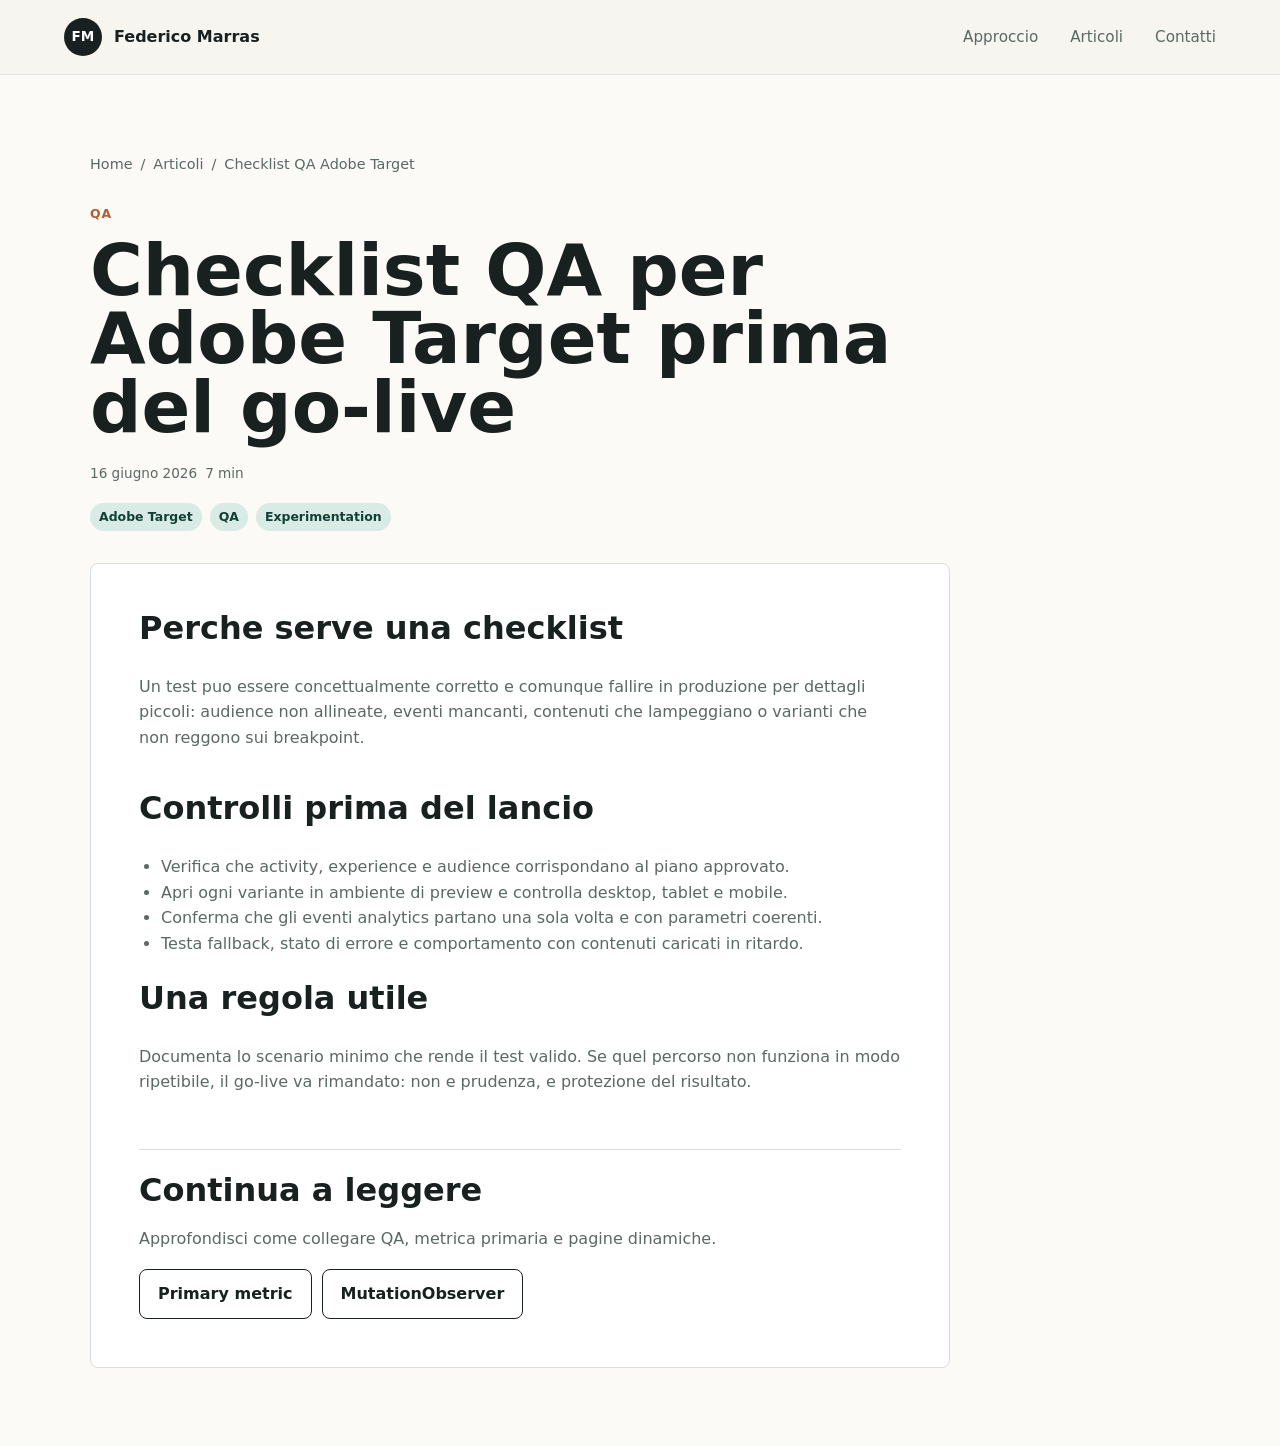
==== articles/checklist-qa-adobe-target.html @ 7031e363 "Add Adobe Target QA article" ====
<!doctype html>
<html lang="it">
  <head>
    <meta charset="utf-8">
    <meta name="viewport" content="width=device-width, initial-scale=1">
    <meta name="description" content="Checklist QA per validare esperimenti Adobe Target prima del go-live.">
    <title>Checklist QA per Adobe Target | Federico Marras</title>
    <link rel="stylesheet" href="../styles.css">
  </head>
  <body class="article-page">
    <header class="site-header">
      <a class="brand" href="../index.html">
        <span class="brand-mark">FM</span>
        <span>Federico Marras</span>
      </a>
      <nav class="site-nav" aria-label="Navigazione principale">
        <a href="../index.html#work">Approccio</a>
        <a href="../index.html#articles">Articoli</a>
        <a href="../index.html#contact">Contatti</a>
      </nav>
    </header>

    <main class="article-shell">
      <nav class="breadcrumb" aria-label="Breadcrumb">
        <a href="../index.html">Home</a>
        <span>/</span>
        <a href="../index.html#articles">Articoli</a>
        <span>/</span>
        <span>Checklist QA Adobe Target</span>
      </nav>

      <article>
        <header class="article-hero">
          <p class="eyebrow">QA</p>
          <h1>Checklist QA per Adobe Target prima del go-live</h1>
          <div class="article-meta">
            <span>16 giugno 2026</span>
            <span>7 min</span>
          </div>
          <div class="article-tags" aria-label="Tag articolo">
            <span class="tag">Adobe Target</span>
            <span class="tag">QA</span>
            <span class="tag">Experimentation</span>
          </div>
        </header>

        <div class="article-body">
          <section>
            <h2>Perche serve una checklist</h2>
            <p>
              Un test puo essere concettualmente corretto e comunque fallire in produzione per dettagli piccoli:
              audience non allineate, eventi mancanti, contenuti che lampeggiano o varianti che non reggono sui breakpoint.
            </p>
          </section>

          <section>
            <h2>Controlli prima del lancio</h2>
            <ul>
              <li>Verifica che activity, experience e audience corrispondano al piano approvato.</li>
              <li>Apri ogni variante in ambiente di preview e controlla desktop, tablet e mobile.</li>
              <li>Conferma che gli eventi analytics partano una sola volta e con parametri coerenti.</li>
              <li>Testa fallback, stato di errore e comportamento con contenuti caricati in ritardo.</li>
            </ul>
          </section>

          <section>
            <h2>Una regola utile</h2>
            <p>
              Documenta lo scenario minimo che rende il test valido. Se quel percorso non funziona in modo ripetibile,
              il go-live va rimandato: non e prudenza, e protezione del risultato.
            </p>
          </section>

          <footer class="article-cta">
            <h2>Continua a leggere</h2>
            <p>Approfondisci come collegare QA, metrica primaria e pagine dinamiche.</p>
            <div class="article-cta-links">
              <a class="button secondary" href="primary-metric-ab-test.html">Primary metric</a>
              <a class="button secondary" href="mutationobserver-adobe-target.html">MutationObserver</a>
            </div>
          </footer>
        </div>
      </article>
    </main>
  </body>
</html>
---- styles.css ----
:root {
  color-scheme: light;
  --bg: #f4f7f6;
  --surface: #ffffff;
  --surface-muted: #edf3f1;
  --ink: #18211f;
  --muted: #5b6864;
  --line: #d8ded9;
  --accent: #236b5a;
  --accent-strong: #123f36;
  --accent-soft: #d8ebe4;
  --warning: #b45b32;
  --shadow: 0 18px 45px rgba(24, 33, 31, 0.12);
  --radius: 8px;
  font-family: Inter, ui-sans-serif, system-ui, -apple-system, BlinkMacSystemFont, "Segoe UI", sans-serif;
}

* {
  box-sizing: border-box;
}

html {
  scroll-behavior: smooth;
}

body {
  margin: 0;
  background: var(--bg);
  color: var(--ink);
  line-height: 1.6;
}

a {
  color: inherit;
  text-decoration: none;
}

.site-header {
  position: sticky;
  top: 0;
  z-index: 10;
  display: flex;
  align-items: center;
  justify-content: space-between;
  gap: 24px;
  padding: 18px clamp(20px, 5vw, 72px);
  background: rgba(247, 244, 238, 0.9);
  border-bottom: 1px solid rgba(216, 222, 217, 0.72);
  backdrop-filter: blur(16px);
}

.brand,
.site-nav,
.hero-actions,
.article-tools,
.filter-group,
.article-meta,
.article-tags,
.breadcrumb,
.article-cta-links,
.site-footer {
  display: flex;
  align-items: center;
}

.brand {
  gap: 12px;
  font-weight: 750;
}

.brand-mark {
  display: grid;
  width: 38px;
  height: 38px;
  place-items: center;
  border-radius: 50%;
  background: var(--ink);
  color: #fff;
  font-size: 0.85rem;
}

.site-nav {
  gap: clamp(14px, 3vw, 32px);
  color: var(--muted);
  font-size: 0.95rem;
}

.site-nav a:hover,
.site-footer a:hover,
.breadcrumb a:hover {
  color: var(--accent);
}

.hero {
  display: grid;
  grid-template-columns: minmax(0, 1.15fr) minmax(280px, 0.85fr);
  gap: clamp(28px, 6vw, 80px);
  min-height: calc(100vh - 76px);
  align-items: center;
  padding: clamp(56px, 8vw, 110px) clamp(20px, 5vw, 72px);
}

.hero-content,
.section,
.article-shell {
  max-width: 1180px;
}

.eyebrow {
  margin: 0 0 12px;
  color: var(--warning);
  font-size: 0.78rem;
  font-weight: 800;
  letter-spacing: 0.08em;
  text-transform: uppercase;
}

h1,
h2,
h3,
p {
  margin-top: 0;
}

h1 {
  max-width: 850px;
  margin-bottom: 22px;
  font-size: 6rem;
  line-height: 0.95;
}

h2 {
  margin-bottom: 18px;
  font-size: 3rem;
  line-height: 1.05;
}

h3 {
  margin-bottom: 10px;
  font-size: 1.15rem;
  line-height: 1.25;
}

.hero-copy {
  max-width: 660px;
  color: var(--muted);
  font-size: 1.18rem;
}

.hero-actions {
  flex-wrap: wrap;
  gap: 12px;
  margin-top: 34px;
}

.button {
  display: inline-flex;
  min-height: 44px;
  align-items: center;
  justify-content: center;
  padding: 11px 18px;
  border: 1px solid var(--ink);
  border-radius: var(--radius);
  font-weight: 750;
}

.button.primary {
  background: var(--ink);
  color: #fff;
}

.button.secondary {
  background: transparent;
}

.button:hover {
  transform: translateY(-1px);
}

.hero-panel {
  display: grid;
  gap: 14px;
  padding: 22px;
  border: 1px solid var(--line);
  border-radius: var(--radius);
  background: var(--surface);
  box-shadow: var(--shadow);
}

.hero-panel div,
.principle,
.article-card,
.article-body {
  border: 1px solid var(--line);
  border-radius: var(--radius);
  background: var(--surface);
}

.hero-panel div {
  padding: 20px;
  background: var(--surface-muted);
}

.metric {
  display: block;
  margin-bottom: 8px;
  color: var(--accent-strong);
  font-size: 1.7rem;
  font-weight: 850;
}

.hero-panel p,
.principle p,
.article-card p,
.contact-band p,
.article-body p,
.article-body li {
  color: var(--muted);
}

.section {
  margin: 0 auto;
  padding: clamp(52px, 7vw, 92px) clamp(20px, 5vw, 40px);
}

.section-heading {
  max-width: 760px;
  margin-bottom: 28px;
}

.principles-grid,
.articles-grid {
  display: grid;
  grid-template-columns: repeat(3, minmax(0, 1fr));
  gap: 18px;
}

.principle,
.article-card {
  padding: 22px;
}

.article-tools {
  flex-wrap: wrap;
  justify-content: space-between;
  gap: 16px;
  margin-bottom: 24px;
}

.search-field {
  display: grid;
  gap: 7px;
  min-width: min(100%, 340px);
  color: var(--muted);
  font-size: 0.84rem;
  font-weight: 750;
}

.search-field input {
  width: 100%;
  height: 44px;
  padding: 0 14px;
  border: 1px solid var(--line);
  border-radius: var(--radius);
  background: var(--surface);
  color: var(--ink);
  font: inherit;
}

.filter-group {
  flex-wrap: wrap;
  gap: 8px;
}

.filter-button {
  min-height: 40px;
  border: 1px solid var(--line);
  border-radius: var(--radius);
  background: var(--surface);
  color: var(--muted);
  cursor: pointer;
  font: inherit;
  font-weight: 750;
  padding: 8px 12px;
}

.filter-button[aria-pressed="true"] {
  border-color: var(--accent);
  background: var(--accent-soft);
  color: var(--accent-strong);
}

.article-card {
  display: grid;
  gap: 16px;
  min-height: 270px;
  align-content: start;
  transition: border-color 160ms ease, transform 160ms ease, box-shadow 160ms ease;
}

.article-card:hover {
  border-color: var(--accent);
  box-shadow: 0 16px 32px rgba(35, 107, 90, 0.14);
  transform: translateY(-2px);
}

.article-meta {
  flex-wrap: wrap;
  gap: 8px;
  color: var(--muted);
  font-size: 0.85rem;
}

.pill,
.tag {
  display: inline-flex;
  align-items: center;
  min-height: 28px;
  padding: 4px 9px;
  border-radius: 999px;
  background: var(--accent-soft);
  color: var(--accent-strong);
  font-size: 0.78rem;
  font-weight: 800;
}

.article-card a {
  margin-top: auto;
  color: var(--accent);
  font-weight: 800;
}

.empty-state {
  padding: 20px;
  border: 1px dashed var(--line);
  border-radius: var(--radius);
  color: var(--muted);
}

.contact-band {
  display: flex;
  align-items: center;
  justify-content: space-between;
  gap: 24px;
  margin: clamp(24px, 5vw, 64px) clamp(20px, 5vw, 72px);
  padding: clamp(26px, 5vw, 48px);
  border-radius: var(--radius);
  background: var(--accent-strong);
  color: #fff;
}

.contact-band div {
  max-width: 720px;
}

.contact-band p,
.contact-band .eyebrow {
  color: #d9eee6;
}

.contact-band .button {
  border-color: #fff;
  background: #fff;
  color: var(--accent-strong);
  flex: 0 0 auto;
}

.site-footer {
  justify-content: space-between;
  gap: 20px;
  padding: 28px clamp(20px, 5vw, 72px);
  border-top: 1px solid var(--line);
  color: var(--muted);
}

.article-page {
  background: #fbfaf7;
}

.article-shell {
  margin: 0 auto;
  padding: clamp(36px, 7vw, 78px) clamp(20px, 5vw, 40px);
}

.breadcrumb {
  flex-wrap: wrap;
  gap: 8px;
  margin-bottom: 28px;
  color: var(--muted);
  font-size: 0.9rem;
}

.article-hero {
  max-width: 860px;
  margin-bottom: 32px;
}

.article-hero h1 {
  font-size: 4.5rem;
}

.article-tags {
  flex-wrap: wrap;
  gap: 8px;
  margin-top: 18px;
}

.article-body {
  display: grid;
  gap: 26px;
  max-width: 860px;
  padding: clamp(24px, 5vw, 48px);
}

.article-body section {
  display: grid;
  gap: 10px;
}

.article-body h2 {
  font-size: 2rem;
}

.article-body ul,
.article-body ol {
  margin: 0;
  padding-left: 22px;
}

.article-cta {
  margin-top: 12px;
  padding-top: 24px;
  border-top: 1px solid var(--line);
}

.article-cta-links {
  flex-wrap: wrap;
  gap: 10px;
  margin-top: 18px;
}

@media (max-width: 1020px) {
  h1 {
    font-size: 4.5rem;
  }

  h2 {
    font-size: 2.4rem;
  }

  .article-hero h1 {
    font-size: 3.6rem;
  }
}

@media (max-width: 860px) {
  .site-header,
  .contact-band,
  .site-footer {
    align-items: flex-start;
    flex-direction: column;
  }

  .hero {
    grid-template-columns: 1fr;
    min-height: auto;
  }

  .principles-grid,
  .articles-grid {
    grid-template-columns: 1fr;
  }

  .site-nav {
    width: 100%;
    justify-content: space-between;
  }
}

@media (max-width: 520px) {
  h1 {
    font-size: 2.75rem;
  }

  h2,
  .article-body h2 {
    font-size: 1.8rem;
  }

  .article-hero h1 {
    font-size: 2.6rem;
  }

  .hero-actions,
  .button,
  .contact-band .button {
    width: 100%;
  }

  .article-tools {
    align-items: stretch;
  }

  .filter-group,
  .search-field {
    width: 100%;
  }
}
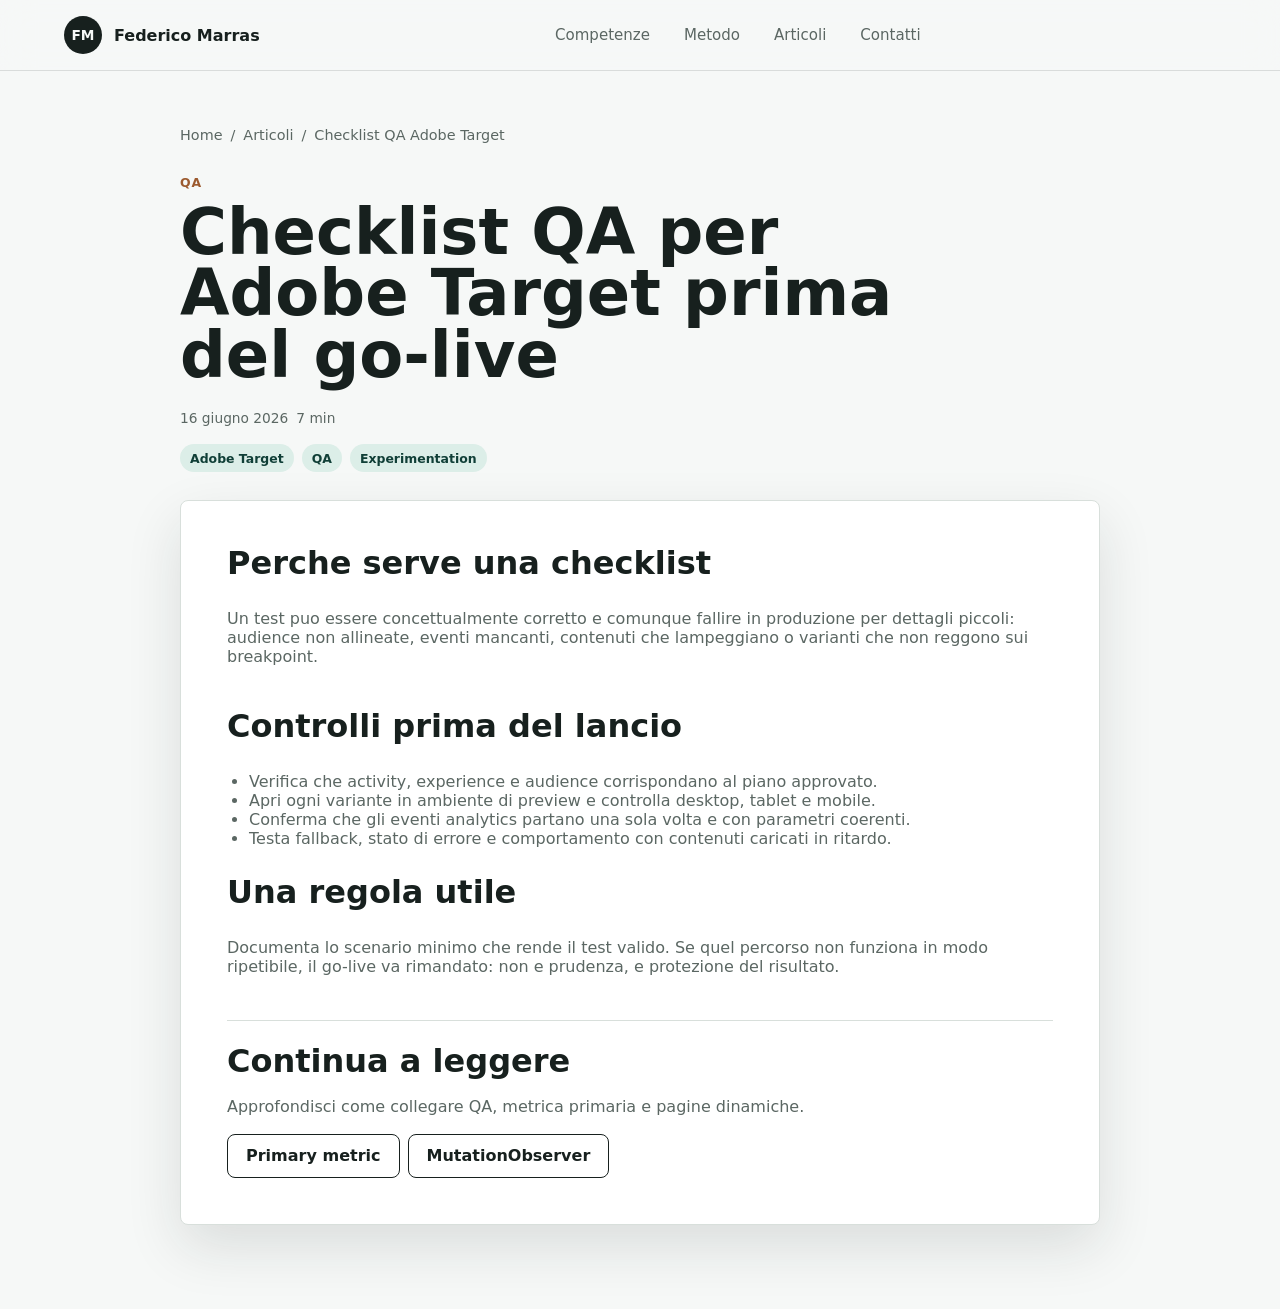
==== commit 1434ad91: "Update article navigation and stylesheet" ====
--- a/articles/checklist-qa-adobe-target.html
+++ b/articles/checklist-qa-adobe-target.html
@@ -5,7 +5,7 @@
     <meta name="viewport" content="width=device-width, initial-scale=1">
     <meta name="description" content="Checklist QA per validare esperimenti Adobe Target prima del go-live.">
     <title>Checklist QA per Adobe Target | Federico Marras</title>
-    <link rel="stylesheet" href="../styles.css">
+    <link rel="stylesheet" href="../assets/css/style.css">
   </head>
   <body class="article-page">
     <header class="site-header">
@@ -14,7 +14,8 @@
         <span>Federico Marras</span>
       </a>
       <nav class="site-nav" aria-label="Navigazione principale">
-        <a href="../index.html#work">Approccio</a>
+        <a href="../index.html#competences">Competenze</a>
+        <a href="../index.html#method">Metodo</a>
         <a href="../index.html#articles">Articoli</a>
         <a href="../index.html#contact">Contatti</a>
       </nav>
--- a/assets/css/style.css
+++ b/assets/css/style.css
@@ -0,0 +1,612 @@
+:root {
+  color-scheme: light;
+  --bg: #f6f8f7;
+  --surface: #ffffff;
+  --surface-soft: #edf3f1;
+  --ink: #17201e;
+  --muted: #5b6763;
+  --line: #d8dfdb;
+  --accent: #1d6b5d;
+  --accent-strong: #103f37;
+  --accent-soft: #dceee8;
+  --code-bg: #14201d;
+  --code-ink: #d9f4ec;
+  --warning: #9c5a2f;
+  --shadow: 0 22px 55px rgba(23, 32, 30, 0.12);
+  --radius: 8px;
+  font-family: Inter, ui-sans-serif, system-ui, -apple-system, BlinkMacSystemFont, "Segoe UI", sans-serif;
+}
+
+[data-theme="dark"] {
+  color-scheme: dark;
+  --bg: #111715;
+  --surface: #18211f;
+  --surface-soft: #202d29;
+  --ink: #edf5f1;
+  --muted: #aebbb6;
+  --line: #31413c;
+  --accent: #72c8b4;
+  --accent-strong: #a8eadb;
+  --accent-soft: #1f4038;
+  --code-bg: #0a0f0e;
+  --code-ink: #d9f4ec;
+  --warning: #e3a36f;
+  --shadow: 0 22px 55px rgba(0, 0, 0, 0.28);
+}
+
+* {
+  box-sizing: border-box;
+}
+
+html {
+  scroll-behavior: smooth;
+}
+
+body {
+  margin: 0;
+  background: var(--bg);
+  color: var(--ink);
+  line-height: 1.6;
+}
+
+body,
+button,
+input {
+  font: inherit;
+}
+
+a {
+  color: inherit;
+  text-decoration: none;
+}
+
+.scroll-progress {
+  position: fixed;
+  inset: 0 auto auto 0;
+  z-index: 40;
+  width: 0%;
+  height: 3px;
+  background: var(--accent);
+}
+
+.site-header {
+  position: sticky;
+  top: 0;
+  z-index: 30;
+  display: grid;
+  grid-template-columns: auto 1fr auto;
+  align-items: center;
+  gap: 24px;
+  padding: 16px clamp(20px, 5vw, 72px);
+  border-bottom: 1px solid rgba(120, 136, 130, 0.24);
+  background: color-mix(in srgb, var(--bg) 88%, transparent);
+  backdrop-filter: blur(16px);
+}
+
+.brand,
+.site-nav,
+.hero-actions,
+.signal-band,
+.article-tools,
+.filter-group,
+.article-meta,
+.footer-links {
+  display: flex;
+  align-items: center;
+}
+
+.brand {
+  gap: 12px;
+  font-weight: 800;
+}
+
+.brand-mark {
+  display: grid;
+  width: 38px;
+  height: 38px;
+  place-items: center;
+  border-radius: 50%;
+  background: var(--ink);
+  color: var(--bg);
+  font-size: 0.86rem;
+}
+
+.site-nav {
+  justify-content: center;
+  gap: clamp(14px, 3vw, 34px);
+  color: var(--muted);
+  font-size: 0.94rem;
+}
+
+.site-nav a:hover,
+.footer-links a:hover,
+.article-card a:hover {
+  color: var(--accent);
+}
+
+.theme-toggle {
+  display: grid;
+  width: 42px;
+  height: 42px;
+  place-items: center;
+  border: 1px solid var(--line);
+  border-radius: 50%;
+  background: var(--surface);
+  color: var(--ink);
+  cursor: pointer;
+}
+
+.section-shell {
+  width: min(1180px, calc(100% - 40px));
+  margin: 0 auto;
+  padding: 76px 0;
+}
+
+.hero {
+  display: grid;
+  grid-template-columns: minmax(0, 1.15fr) minmax(320px, 0.85fr);
+  gap: clamp(32px, 7vw, 88px);
+  min-height: calc(100vh - 76px);
+  align-items: center;
+}
+
+.eyebrow {
+  margin: 0 0 12px;
+  color: var(--warning);
+  font-size: 0.78rem;
+  font-weight: 850;
+  letter-spacing: 0.08em;
+  text-transform: uppercase;
+}
+
+h1,
+h2,
+h3,
+p {
+  margin-top: 0;
+}
+
+h1 {
+  max-width: 860px;
+  margin-bottom: 24px;
+  font-size: 5.8rem;
+  line-height: 0.96;
+}
+
+h2 {
+  margin-bottom: 18px;
+  font-size: 3rem;
+  line-height: 1.06;
+}
+
+h3 {
+  margin-bottom: 10px;
+  font-size: 1.15rem;
+  line-height: 1.28;
+}
+
+.lead {
+  max-width: 700px;
+  color: var(--muted);
+  font-size: 1.15rem;
+}
+
+.hero-actions {
+  flex-wrap: wrap;
+  gap: 12px;
+  margin-top: 34px;
+}
+
+.button {
+  display: inline-flex;
+  min-height: 44px;
+  align-items: center;
+  justify-content: center;
+  padding: 11px 18px;
+  border: 1px solid var(--ink);
+  border-radius: var(--radius);
+  font-weight: 800;
+}
+
+.button.primary {
+  background: var(--ink);
+  color: var(--bg);
+}
+
+.button.secondary {
+  background: transparent;
+}
+
+.hero-console,
+.info-card,
+.case-card,
+.article-card {
+  border: 1px solid var(--line);
+  border-radius: var(--radius);
+  background: var(--surface);
+  box-shadow: var(--shadow);
+}
+
+.hero-console {
+  overflow: hidden;
+}
+
+.console-topbar {
+  display: flex;
+  gap: 8px;
+  padding: 14px 16px;
+  border-bottom: 1px solid rgba(255, 255, 255, 0.08);
+  background: var(--code-bg);
+}
+
+.console-topbar span {
+  width: 10px;
+  height: 10px;
+  border-radius: 50%;
+  background: var(--accent);
+}
+
+pre {
+  margin: 0;
+  padding: 24px;
+  overflow-x: auto;
+  background: var(--code-bg);
+  color: var(--code-ink);
+  font-size: 0.96rem;
+  line-height: 1.7;
+}
+
+.signal-band {
+  flex-wrap: wrap;
+  justify-content: center;
+  gap: 10px;
+  padding: 18px 20px;
+  border-block: 1px solid var(--line);
+  color: var(--muted);
+}
+
+.signal-band span,
+.pill,
+.card-kicker,
+.case-label {
+  display: inline-flex;
+  align-items: center;
+  min-height: 28px;
+  padding: 4px 10px;
+  border-radius: 999px;
+  background: var(--accent-soft);
+  color: var(--accent-strong);
+  font-size: 0.78rem;
+  font-weight: 850;
+}
+
+.section-heading {
+  max-width: 790px;
+  margin-bottom: 30px;
+}
+
+.competence-grid,
+.case-grid,
+.articles-grid {
+  display: grid;
+  grid-template-columns: repeat(3, minmax(0, 1fr));
+  gap: 18px;
+}
+
+.competence-grid {
+  grid-template-columns: repeat(4, minmax(0, 1fr));
+}
+
+.info-card,
+.case-card,
+.article-card {
+  padding: 22px;
+}
+
+.info-card p,
+.case-card p,
+.article-card p,
+.site-footer p,
+.method-list p {
+  color: var(--muted);
+}
+
+.split-section {
+  display: grid;
+  grid-template-columns: minmax(0, 0.82fr) minmax(0, 1.18fr);
+  gap: clamp(28px, 6vw, 70px);
+}
+
+.method-list {
+  display: grid;
+  gap: 14px;
+}
+
+.method-list article {
+  padding: 0 0 18px 22px;
+  border-left: 2px solid var(--accent);
+}
+
+.article-tools {
+  flex-wrap: wrap;
+  justify-content: space-between;
+  gap: 16px;
+  margin-bottom: 24px;
+}
+
+.search-field {
+  display: grid;
+  gap: 7px;
+  width: min(100%, 380px);
+  color: var(--muted);
+  font-size: 0.86rem;
+  font-weight: 800;
+}
+
+.search-field input {
+  width: 100%;
+  min-height: 44px;
+  padding: 0 14px;
+  border: 1px solid var(--line);
+  border-radius: var(--radius);
+  background: var(--surface);
+  color: var(--ink);
+}
+
+.filter-group {
+  flex-wrap: wrap;
+  gap: 8px;
+}
+
+.filter-button {
+  min-height: 40px;
+  padding: 8px 12px;
+  border: 1px solid var(--line);
+  border-radius: var(--radius);
+  background: var(--surface);
+  color: var(--muted);
+  cursor: pointer;
+  font-weight: 800;
+}
+
+.filter-button[aria-pressed="true"] {
+  border-color: var(--accent);
+  background: var(--accent-soft);
+  color: var(--accent-strong);
+}
+
+.article-card {
+  display: grid;
+  gap: 14px;
+  min-height: 280px;
+  align-content: start;
+  transition: border-color 160ms ease, transform 160ms ease;
+}
+
+.article-card:hover {
+  border-color: var(--accent);
+  transform: translateY(-2px);
+}
+
+.article-meta {
+  flex-wrap: wrap;
+  gap: 8px;
+  color: var(--muted);
+  font-size: 0.86rem;
+}
+
+.article-card a {
+  margin-top: auto;
+  color: var(--accent-strong);
+  font-weight: 850;
+}
+
+.empty-state {
+  padding: 20px;
+  border: 1px dashed var(--line);
+  border-radius: var(--radius);
+  color: var(--muted);
+}
+
+.site-footer {
+  display: flex;
+  align-items: flex-end;
+  justify-content: space-between;
+  gap: 28px;
+  padding: 48px clamp(20px, 5vw, 72px);
+  border-top: 1px solid var(--line);
+}
+
+.site-footer div:first-child {
+  max-width: 620px;
+}
+
+.site-footer h2 {
+  font-size: 2rem;
+}
+
+.footer-links {
+  flex-wrap: wrap;
+  gap: 14px;
+  color: var(--muted);
+  font-weight: 800;
+}
+
+.article-page {
+  background: var(--bg);
+}
+
+.article-shell {
+  width: min(920px, calc(100% - 40px));
+  margin: 0 auto;
+  padding: 56px 0 84px;
+}
+
+.breadcrumb,
+.article-tags,
+.article-cta-links {
+  display: flex;
+  align-items: center;
+  flex-wrap: wrap;
+  gap: 8px;
+}
+
+.breadcrumb {
+  margin-bottom: 32px;
+  color: var(--muted);
+  font-size: 0.9rem;
+}
+
+.breadcrumb a:hover {
+  color: var(--accent);
+}
+
+.article-hero {
+  margin-bottom: 28px;
+}
+
+.article-hero h1 {
+  max-width: 840px;
+  font-size: 4rem;
+}
+
+.article-tags {
+  margin-top: 18px;
+}
+
+.tag {
+  display: inline-flex;
+  align-items: center;
+  min-height: 28px;
+  padding: 4px 10px;
+  border-radius: 999px;
+  background: var(--accent-soft);
+  color: var(--accent-strong);
+  font-size: 0.78rem;
+  font-weight: 850;
+}
+
+.article-body {
+  display: grid;
+  gap: 28px;
+  padding: clamp(24px, 5vw, 46px);
+  border: 1px solid var(--line);
+  border-radius: var(--radius);
+  background: var(--surface);
+  box-shadow: var(--shadow);
+}
+
+.article-body section {
+  display: grid;
+  gap: 10px;
+}
+
+.article-body h2 {
+  font-size: 2rem;
+}
+
+.article-body p,
+.article-body li {
+  color: var(--muted);
+}
+
+.article-body ul,
+.article-body ol {
+  margin: 0;
+  padding-left: 22px;
+}
+
+.article-cta {
+  padding-top: 24px;
+  border-top: 1px solid var(--line);
+}
+
+.article-cta-links {
+  margin-top: 18px;
+}
+
+@media (max-width: 1040px) {
+  h1 {
+    font-size: 4.4rem;
+  }
+
+  h2 {
+    font-size: 2.35rem;
+  }
+
+  .article-hero h1 {
+    font-size: 3.25rem;
+  }
+
+  .hero,
+  .split-section {
+    grid-template-columns: 1fr;
+  }
+
+  .competence-grid,
+  .case-grid,
+  .articles-grid {
+    grid-template-columns: repeat(2, minmax(0, 1fr));
+  }
+}
+
+@media (max-width: 760px) {
+  .site-header {
+    grid-template-columns: 1fr auto;
+  }
+
+  .site-nav {
+    grid-column: 1 / -1;
+    justify-content: flex-start;
+    overflow-x: auto;
+    padding-bottom: 4px;
+  }
+
+  h1 {
+    font-size: 3.05rem;
+  }
+
+  h2 {
+    font-size: 2rem;
+  }
+
+  .article-hero h1 {
+    font-size: 2.6rem;
+  }
+
+  .section-shell {
+    width: min(100% - 32px, 1180px);
+    padding: 56px 0;
+  }
+
+  .competence-grid,
+  .case-grid,
+  .articles-grid {
+    grid-template-columns: 1fr;
+  }
+
+  .site-footer {
+    align-items: flex-start;
+    flex-direction: column;
+  }
+}
+
+@media (max-width: 520px) {
+  .brand-text {
+    display: none;
+  }
+
+  h1 {
+    font-size: 2.55rem;
+  }
+
+  .button,
+  .hero-actions,
+  .search-field {
+    width: 100%;
+  }
+
+  .article-tools {
+    align-items: stretch;
+  }
+}
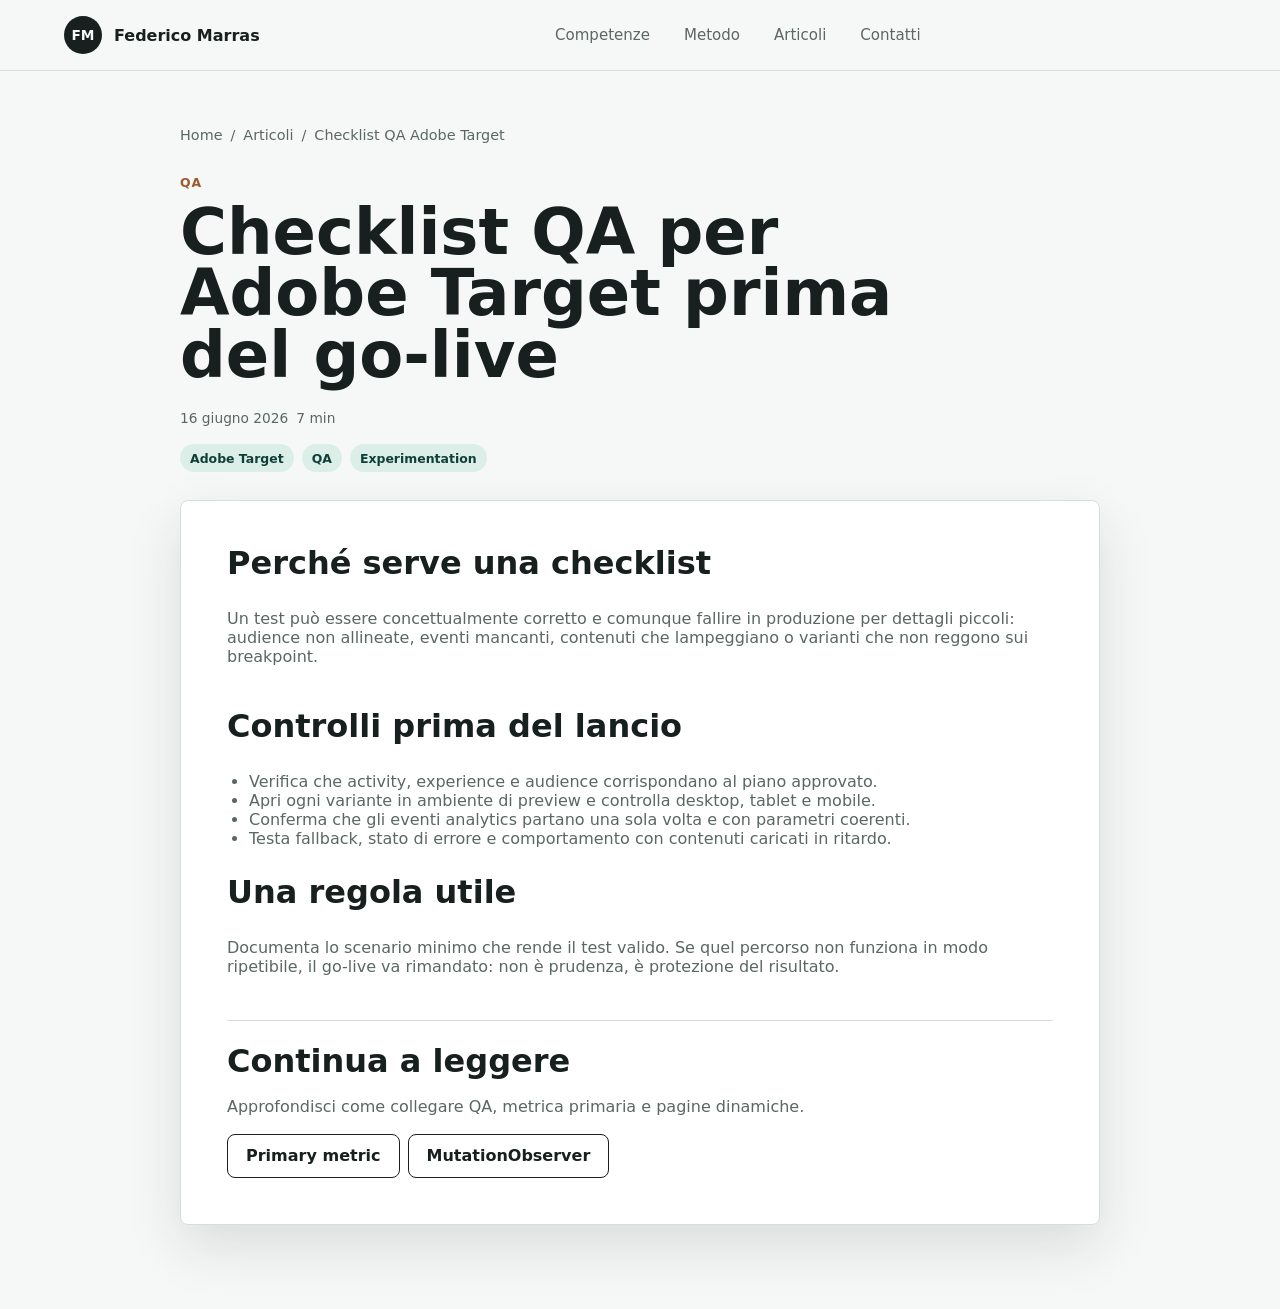
==== commit 8e23f403: "Fix Italian accents in article" ====
--- a/articles/checklist-qa-adobe-target.html
+++ b/articles/checklist-qa-adobe-target.html
@@ -5,27 +5,27 @@
     <meta name="viewport" content="width=device-width, initial-scale=1">
     <meta name="description" content="Checklist QA per validare esperimenti Adobe Target prima del go-live.">
     <title>Checklist QA per Adobe Target | Federico Marras</title>
-    <link rel="stylesheet" href="../assets/css/style.css">
+    <link rel="stylesheet" href="/assets/css/style.css">
   </head>
   <body class="article-page">
     <header class="site-header">
-      <a class="brand" href="../index.html">
+      <a class="brand" href="/">
         <span class="brand-mark">FM</span>
         <span>Federico Marras</span>
       </a>
       <nav class="site-nav" aria-label="Navigazione principale">
-        <a href="../index.html#competences">Competenze</a>
-        <a href="../index.html#method">Metodo</a>
-        <a href="../index.html#articles">Articoli</a>
-        <a href="../index.html#contact">Contatti</a>
+        <a href="/#competences">Competenze</a>
+        <a href="/#method">Metodo</a>
+        <a href="/#articles">Articoli</a>
+        <a href="/#contact">Contatti</a>
       </nav>
     </header>
 
     <main class="article-shell">
       <nav class="breadcrumb" aria-label="Breadcrumb">
-        <a href="../index.html">Home</a>
+        <a href="/">Home</a>
         <span>/</span>
-        <a href="../index.html#articles">Articoli</a>
+        <a href="/#articles">Articoli</a>
         <span>/</span>
         <span>Checklist QA Adobe Target</span>
       </nav>
@@ -47,9 +47,9 @@
 
         <div class="article-body">
           <section>
-            <h2>Perche serve una checklist</h2>
+            <h2>Perché serve una checklist</h2>
             <p>
-              Un test puo essere concettualmente corretto e comunque fallire in produzione per dettagli piccoli:
+              Un test può essere concettualmente corretto e comunque fallire in produzione per dettagli piccoli:
               audience non allineate, eventi mancanti, contenuti che lampeggiano o varianti che non reggono sui breakpoint.
             </p>
           </section>
@@ -68,7 +68,7 @@
             <h2>Una regola utile</h2>
             <p>
               Documenta lo scenario minimo che rende il test valido. Se quel percorso non funziona in modo ripetibile,
-              il go-live va rimandato: non e prudenza, e protezione del risultato.
+              il go-live va rimandato: non è prudenza, è protezione del risultato.
             </p>
           </section>
 
